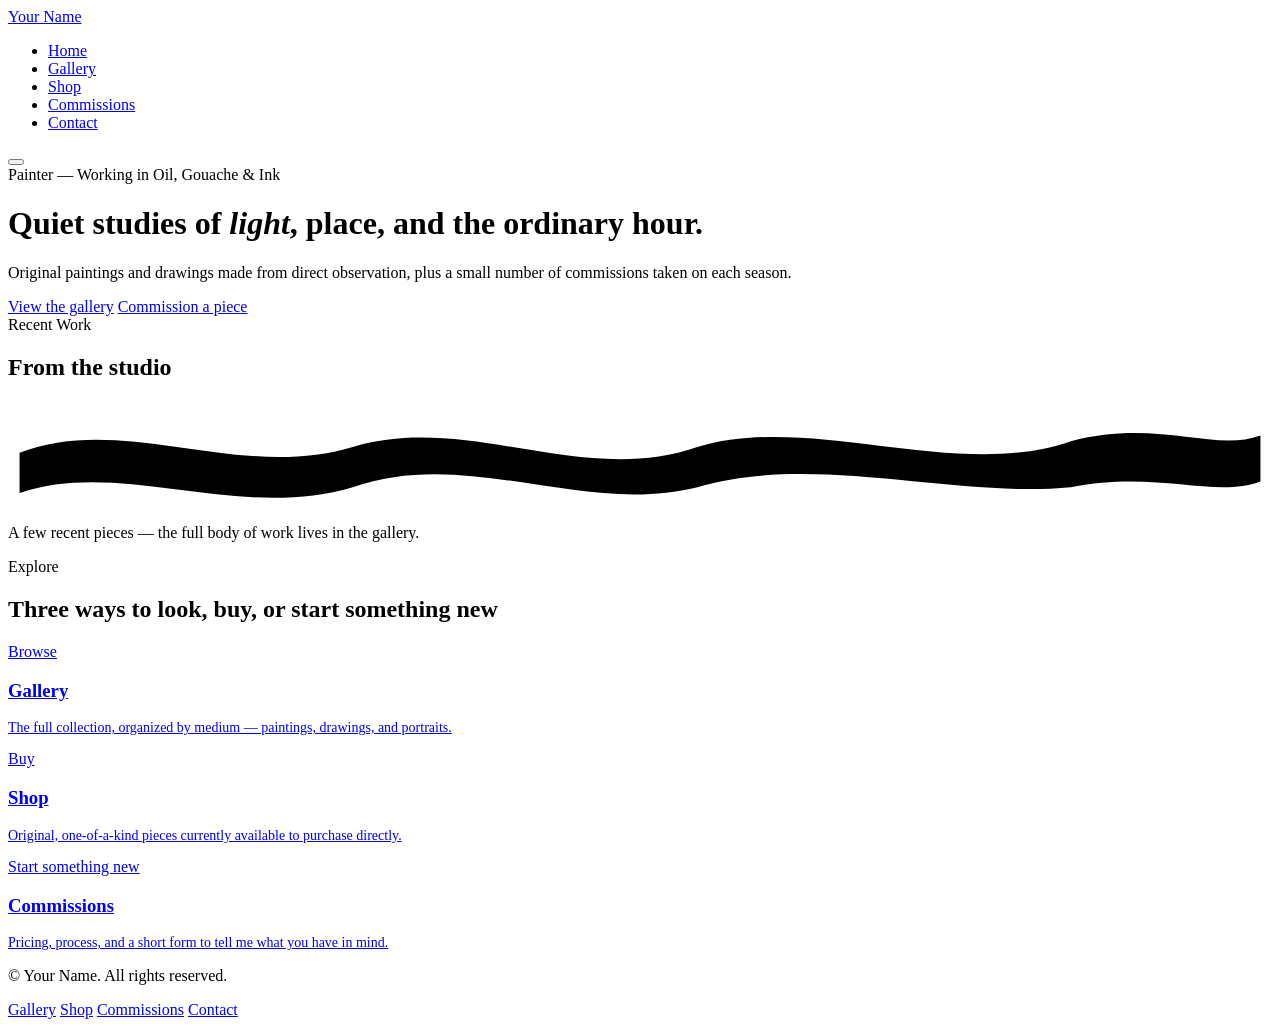
==== index.html @ c8fe321e "Add files via upload" ====
<!DOCTYPE html>
<html lang="en">
<head>
<meta charset="UTF-8">
<meta name="viewport" content="width=device-width, initial-scale=1.0">
<title>Your Name — Painter</title>
<meta name="description" content="Original paintings and drawings, available for purchase and commission.">
<link rel="preconnect" href="https://fonts.googleapis.com">
<link rel="preconnect" href="https://fonts.gstatic.com" crossorigin>
<link href="https://fonts.googleapis.com/css2?family=Fraunces:ital,wght@0,400;0,500;0,600;1,400;1,500&family=Work+Sans:wght@300;400;500;600&family=JetBrains+Mono:wght@400;500&display=swap" rel="stylesheet">
<link rel="stylesheet" href="css/style.css">
</head>
<body>

<nav class="site-nav">
  <div class="wrap">
    <a href="index.html" class="wordmark"><span data-artist-name>Your Name</span></a>
    <ul class="nav-links">
      <li><a href="index.html" aria-current="page">Home</a></li>
      <li><a href="gallery.html">Gallery</a></li>
      <li><a href="shop.html">Shop</a></li>
      <li><a href="commissions.html">Commissions</a></li>
      <li><a href="contact.html">Contact</a></li>
    </ul>
    <button class="nav-toggle" aria-label="Toggle menu" aria-expanded="false">
      <span></span><span></span><span></span>
    </button>
  </div>
</nav>

<header class="hero">
  <div class="wrap hero-inner">
    <span class="eyebrow">Painter — Working in Oil, Gouache &amp; Ink</span>
    <h1>Quiet studies of <em>light</em>, place, and the ordinary hour.</h1>
    <p>Original paintings and drawings made from direct observation, plus a small number of commissions taken on each season.</p>
    <div class="hero-actions">
      <a href="gallery.html" class="btn btn-primary">View the gallery</a>
      <a href="commissions.html" class="btn btn-ghost">Commission a piece</a>
    </div>
  </div>
</header>

<section class="section">
  <div class="wrap">
    <div class="section-head">
      <span class="eyebrow">Recent Work</span>
      <h2>From the studio</h2>
      <svg class="brush" viewBox="0 0 220 18" xmlns="http://www.w3.org/2000/svg" aria-hidden="true">
        <path d="M2 9C20 2 40 14 60 8C80 2 100 15 120 8C140 2 165 14 185 7C200 3 210 9 218 6L218 14C210 17 200 12 185 15C165 17 140 9 120 15C100 20 80 8 60 15C40 21 20 10 2 16Z"/>
      </svg>
      <p>A few recent pieces — the full body of work lives in the gallery.</p>
    </div>
    <div class="art-grid" data-preview-grid></div>
  </div>
</section>

<section class="section">
  <div class="wrap">
    <div class="section-head">
      <span class="eyebrow">Explore</span>
      <h2>Three ways to look, buy, or start something new</h2>
    </div>
    <div class="art-grid" style="grid-template-columns: repeat(3, 1fr);">
      <a href="gallery.html" class="tier-card" style="display:block;">
        <span class="tag">Browse</span>
        <h3>Gallery</h3>
        <p style="margin-top:12px; color:var(--ink-soft); font-size:14px;">The full collection, organized by medium — paintings, drawings, and portraits.</p>
      </a>
      <a href="shop.html" class="tier-card" style="display:block;">
        <span class="tag">Buy</span>
        <h3>Shop</h3>
        <p style="margin-top:12px; color:var(--ink-soft); font-size:14px;">Original, one-of-a-kind pieces currently available to purchase directly.</p>
      </a>
      <a href="commissions.html" class="tier-card featured" style="display:block;">
        <span class="tag">Start something new</span>
        <h3>Commissions</h3>
        <p style="margin-top:12px; color:var(--ink-soft); font-size:14px;">Pricing, process, and a short form to tell me what you have in mind.</p>
      </a>
    </div>
  </div>
</section>

<footer class="site-footer">
  <div class="wrap">
    <p>&copy; <span data-year></span> <span data-artist-name>Your Name</span>. All rights reserved.</p>
    <div class="footer-links">
      <a href="gallery.html">Gallery</a>
      <a href="shop.html">Shop</a>
      <a href="commissions.html">Commissions</a>
      <a href="contact.html">Contact</a>
    </div>
  </div>
</footer>

<script src="js/artworks.js"></script>
<script src="js/main.js"></script>
</body>
</html>
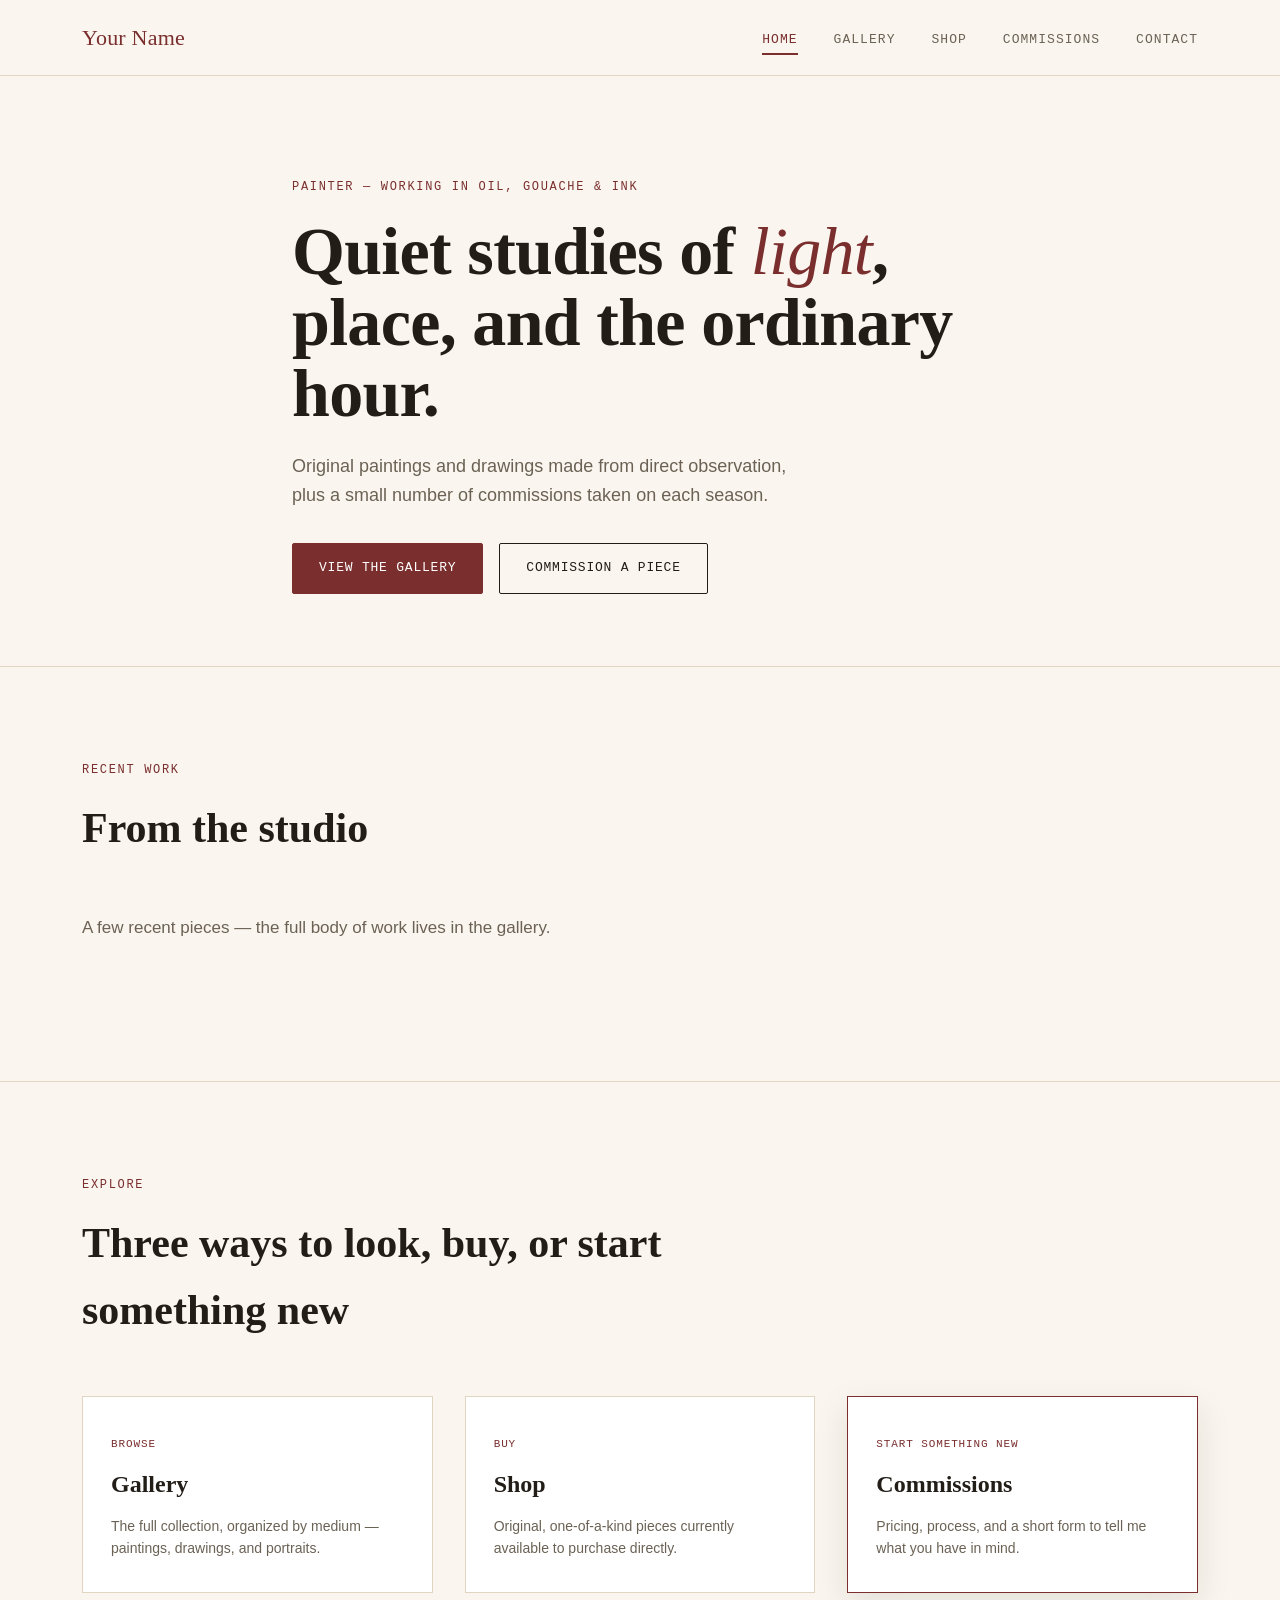
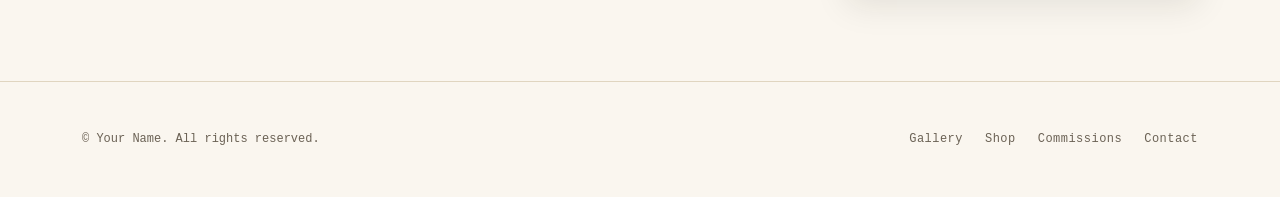
==== commit 985a11e6: "css fix" ====
--- a/index.html
+++ b/index.html
@@ -8,7 +8,7 @@
 <link rel="preconnect" href="https://fonts.googleapis.com">
 <link rel="preconnect" href="https://fonts.gstatic.com" crossorigin>
 <link href="https://fonts.googleapis.com/css2?family=Fraunces:ital,wght@0,400;0,500;0,600;1,400;1,500&family=Work+Sans:wght@300;400;500;600&family=JetBrains+Mono:wght@400;500&display=swap" rel="stylesheet">
-<link rel="stylesheet" href="css/style.css">
+<link rel="stylesheet" href="style.css">
 </head>
 <body>
 
--- a/style.css
+++ b/style.css
@@ -0,0 +1,678 @@
+/* ==========================================================================
+   Design tokens
+   ========================================================================== */
+:root {
+  --paper: #FAF6EF;
+  --paper-warm: #F1E8D8;
+  --ink: #221D17;
+  --ink-soft: #6B6255;
+  --oxblood: #7A2E2E;
+  --oxblood-dark: #591F1F;
+  --gold: #B5822A;
+  --line: #E0D5C0;
+  --white: #FFFFFF;
+  --shadow: 0 12px 32px rgba(34, 29, 23, 0.10);
+
+  --font-display: 'Fraunces', serif;
+  --font-body: 'Work Sans', sans-serif;
+  --font-mono: 'JetBrains Mono', monospace;
+
+  --nav-height: 76px;
+}
+
+/* ==========================================================================
+   Reset
+   ========================================================================== */
+* { margin: 0; padding: 0; box-sizing: border-box; }
+
+html { scroll-behavior: smooth; }
+
+body {
+  background: var(--paper);
+  color: var(--ink);
+  font-family: var(--font-body);
+  font-size: 16px;
+  line-height: 1.6;
+  -webkit-font-smoothing: antialiased;
+}
+
+img { max-width: 100%; display: block; }
+
+a { color: inherit; text-decoration: none; }
+
+ul { list-style: none; }
+
+button, input, textarea, select {
+  font-family: inherit;
+  font-size: inherit;
+  color: inherit;
+}
+
+:focus-visible {
+  outline: 2px solid var(--oxblood);
+  outline-offset: 3px;
+}
+
+@media (prefers-reduced-motion: reduce) {
+  *, *::before, *::after {
+    animation-duration: 0.001ms !important;
+    animation-iteration-count: 1 !important;
+    transition-duration: 0.001ms !important;
+    scroll-behavior: auto !important;
+  }
+}
+
+.wrap {
+  max-width: 1180px;
+  margin: 0 auto;
+  padding: 0 32px;
+}
+
+.eyebrow {
+  font-family: var(--font-mono);
+  font-size: 12px;
+  letter-spacing: 0.14em;
+  text-transform: uppercase;
+  color: var(--oxblood);
+}
+
+/* ==========================================================================
+   Brushstroke divider (signature element)
+   ========================================================================== */
+.brush {
+  display: block;
+  width: 220px;
+  height: 18px;
+  margin: 18px 0 0;
+  fill: var(--gold);
+  opacity: 0;
+  transform: scaleX(0.6);
+  transform-origin: left center;
+  transition: opacity 0.6s ease, transform 0.7s cubic-bezier(.2,.8,.2,1);
+}
+.brush.in-view {
+  opacity: 1;
+  transform: scaleX(1);
+}
+.brush--center {
+  margin-left: auto;
+  margin-right: auto;
+  transform-origin: center center;
+}
+
+/* ==========================================================================
+   Nav
+   ========================================================================== */
+.site-nav {
+  position: sticky;
+  top: 0;
+  z-index: 100;
+  height: var(--nav-height);
+  display: flex;
+  align-items: center;
+  background: rgba(250, 246, 239, 0.92);
+  backdrop-filter: blur(6px);
+  border-bottom: 1px solid var(--line);
+}
+
+.site-nav .wrap {
+  width: 100%;
+  display: flex;
+  align-items: center;
+  justify-content: space-between;
+}
+
+.wordmark {
+  font-family: var(--font-display);
+  font-style: italic;
+  font-weight: 500;
+  font-size: 22px;
+  letter-spacing: 0.01em;
+  color: var(--ink);
+}
+.wordmark span { color: var(--oxblood); font-style: normal; }
+
+.nav-links {
+  display: flex;
+  gap: 36px;
+  align-items: center;
+}
+
+.nav-links a {
+  font-family: var(--font-mono);
+  font-size: 13px;
+  letter-spacing: 0.08em;
+  text-transform: uppercase;
+  color: var(--ink-soft);
+  position: relative;
+  padding: 6px 0;
+  transition: color 0.2s ease;
+}
+.nav-links a:hover,
+.nav-links a[aria-current="page"] { color: var(--oxblood); }
+.nav-links a[aria-current="page"]::after {
+  content: "";
+  position: absolute;
+  left: 0; right: 0; bottom: -2px;
+  height: 2px;
+  background: var(--oxblood);
+}
+
+.nav-toggle {
+  display: none;
+  background: none;
+  border: none;
+  cursor: pointer;
+  width: 32px; height: 32px;
+  flex-direction: column;
+  justify-content: center;
+  gap: 5px;
+}
+.nav-toggle span {
+  display: block;
+  height: 2px;
+  background: var(--ink);
+}
+
+@media (max-width: 780px) {
+  .nav-toggle { display: flex; }
+  .nav-links {
+    position: absolute;
+    top: var(--nav-height);
+    left: 0; right: 0;
+    background: var(--paper);
+    flex-direction: column;
+    gap: 0;
+    border-bottom: 1px solid var(--line);
+    max-height: 0;
+    overflow: hidden;
+    transition: max-height 0.35s ease;
+  }
+  .nav-links.open { max-height: 320px; }
+  .nav-links a {
+    width: 100%;
+    padding: 16px 32px;
+    border-top: 1px solid var(--line);
+  }
+}
+
+/* ==========================================================================
+   Hero
+   ========================================================================== */
+.hero {
+  padding: 96px 0 72px;
+  border-bottom: 1px solid var(--line);
+}
+.hero-inner {
+  max-width: 760px;
+}
+.hero h1 {
+  font-family: var(--font-display);
+  font-weight: 600;
+  font-size: clamp(40px, 6vw, 68px);
+  line-height: 1.05;
+  letter-spacing: -0.01em;
+  margin-top: 18px;
+}
+.hero h1 em {
+  color: var(--oxblood);
+  font-style: italic;
+  font-weight: 500;
+}
+.hero p {
+  margin-top: 22px;
+  font-size: 18px;
+  color: var(--ink-soft);
+  max-width: 52ch;
+}
+.hero-actions {
+  margin-top: 34px;
+  display: flex;
+  gap: 16px;
+  flex-wrap: wrap;
+}
+
+/* ==========================================================================
+   Buttons
+   ========================================================================== */
+.btn {
+  display: inline-flex;
+  align-items: center;
+  gap: 8px;
+  font-family: var(--font-mono);
+  font-size: 13px;
+  letter-spacing: 0.06em;
+  text-transform: uppercase;
+  padding: 14px 26px;
+  border-radius: 2px;
+  border: 1px solid var(--ink);
+  transition: background 0.2s ease, color 0.2s ease, border-color 0.2s ease, transform 0.15s ease;
+  cursor: pointer;
+  background: transparent;
+}
+.btn:hover { transform: translateY(-1px); }
+.btn-primary {
+  background: var(--oxblood);
+  border-color: var(--oxblood);
+  color: var(--white);
+}
+.btn-primary:hover { background: var(--oxblood-dark); border-color: var(--oxblood-dark); }
+.btn-ghost { color: var(--ink); }
+.btn-ghost:hover { background: var(--ink); color: var(--paper); }
+.btn-gold {
+  background: var(--gold);
+  border-color: var(--gold);
+  color: var(--white);
+}
+.btn-gold:hover { background: #9c6f22; border-color: #9c6f22; }
+.btn:disabled { opacity: 0.5; cursor: not-allowed; transform: none; }
+
+/* ==========================================================================
+   Section scaffolding
+   ========================================================================== */
+.section {
+  padding: 88px 0;
+}
+.section + .section { border-top: 1px solid var(--line); }
+.section-head {
+  max-width: 620px;
+  margin-bottom: 52px;
+}
+.section-head h2 {
+  font-family: var(--font-display);
+  font-weight: 600;
+  font-size: clamp(30px, 4vw, 42px);
+  margin-top: 14px;
+}
+.section-head p {
+  margin-top: 16px;
+  color: var(--ink-soft);
+  font-size: 17px;
+}
+
+/* ==========================================================================
+   Page header (interior pages)
+   ========================================================================== */
+.page-header {
+  padding: 64px 0 48px;
+  border-bottom: 1px solid var(--line);
+}
+.page-header h1 {
+  font-family: var(--font-display);
+  font-weight: 600;
+  font-size: clamp(34px, 5vw, 52px);
+  margin-top: 14px;
+}
+.page-header p {
+  margin-top: 16px;
+  color: var(--ink-soft);
+  font-size: 17px;
+  max-width: 60ch;
+}
+
+/* ==========================================================================
+   Artwork grid + card (used in Home preview, Gallery, Shop)
+   ========================================================================== */
+.art-grid {
+  display: grid;
+  grid-template-columns: repeat(3, 1fr);
+  gap: 40px 32px;
+}
+@media (max-width: 900px) { .art-grid { grid-template-columns: repeat(2, 1fr); } }
+@media (max-width: 600px) { .art-grid { grid-template-columns: 1fr; } }
+
+.art-card {
+  cursor: pointer;
+  border: none;
+  background: none;
+  text-align: left;
+  width: 100%;
+  padding: 0;
+}
+.frame {
+  position: relative;
+  aspect-ratio: 4 / 5;
+  background: var(--white);
+  border: 1px solid var(--line);
+  padding: 14px;
+  box-shadow: var(--shadow);
+  transition: transform 0.3s ease, box-shadow 0.3s ease;
+  overflow: hidden;
+}
+.art-card:hover .frame {
+  transform: translateY(-4px);
+  box-shadow: 0 20px 40px rgba(34,29,23,0.16);
+}
+.frame .art-fill {
+  width: 100%;
+  height: 100%;
+  background-size: cover;
+  background-position: center;
+}
+.badge {
+  position: absolute;
+  top: 24px; right: 24px;
+  font-family: var(--font-mono);
+  font-size: 10px;
+  letter-spacing: 0.08em;
+  text-transform: uppercase;
+  padding: 5px 10px;
+  background: var(--paper);
+  border: 1px solid var(--ink);
+}
+.badge.sold { background: var(--ink); color: var(--paper); border-color: var(--ink); }
+.badge.available { border-color: var(--oxblood); color: var(--oxblood); }
+
+.placard {
+  margin-top: 16px;
+  padding-top: 12px;
+  border-top: 2px solid var(--oxblood);
+}
+.placard h3 {
+  font-family: var(--font-display);
+  font-size: 19px;
+  font-weight: 600;
+}
+.placard .meta {
+  margin-top: 4px;
+  font-family: var(--font-mono);
+  font-size: 12px;
+  color: var(--ink-soft);
+  letter-spacing: 0.02em;
+}
+.placard .price {
+  margin-top: 8px;
+  font-family: var(--font-mono);
+  font-size: 14px;
+  color: var(--oxblood);
+}
+
+.filter-bar {
+  display: flex;
+  gap: 10px;
+  flex-wrap: wrap;
+  margin-bottom: 44px;
+}
+.filter-bar button {
+  font-family: var(--font-mono);
+  font-size: 12px;
+  letter-spacing: 0.06em;
+  text-transform: uppercase;
+  padding: 9px 16px;
+  border: 1px solid var(--line);
+  background: var(--white);
+  cursor: pointer;
+  transition: all 0.2s ease;
+}
+.filter-bar button:hover { border-color: var(--oxblood); color: var(--oxblood); }
+.filter-bar button.active {
+  background: var(--ink);
+  border-color: var(--ink);
+  color: var(--paper);
+}
+
+/* ==========================================================================
+   Lightbox
+   ========================================================================== */
+.lightbox {
+  position: fixed;
+  inset: 0;
+  background: rgba(34, 29, 23, 0.92);
+  display: none;
+  align-items: center;
+  justify-content: center;
+  z-index: 1000;
+  padding: 40px 20px;
+}
+.lightbox.open { display: flex; }
+.lightbox-inner {
+  max-width: 880px;
+  width: 100%;
+  background: var(--paper);
+  padding: 28px;
+  position: relative;
+  max-height: 90vh;
+  overflow-y: auto;
+}
+.lightbox-art {
+  width: 100%;
+  aspect-ratio: 4/3;
+  background-size: cover;
+  background-position: center;
+  border: 1px solid var(--line);
+}
+.lightbox-inner h3 {
+  font-family: var(--font-display);
+  font-size: 26px;
+  margin-top: 22px;
+}
+.lightbox-inner .meta {
+  font-family: var(--font-mono);
+  font-size: 13px;
+  color: var(--ink-soft);
+  margin-top: 6px;
+}
+.lightbox-inner .desc {
+  margin-top: 14px;
+  color: var(--ink-soft);
+  max-width: 60ch;
+}
+.lightbox-inner .lb-actions {
+  margin-top: 22px;
+  display: flex;
+  gap: 14px;
+  flex-wrap: wrap;
+}
+.lightbox-close {
+  position: absolute;
+  top: 18px; right: 18px;
+  width: 36px; height: 36px;
+  border: 1px solid var(--ink);
+  background: var(--paper);
+  cursor: pointer;
+  font-family: var(--font-mono);
+  font-size: 16px;
+}
+.lightbox-close:hover { background: var(--ink); color: var(--paper); }
+
+/* ==========================================================================
+   Commissions
+   ========================================================================== */
+.tier-grid {
+  display: grid;
+  grid-template-columns: repeat(3, 1fr);
+  gap: 28px;
+}
+@media (max-width: 900px) { .tier-grid { grid-template-columns: 1fr; } }
+
+.tier-card {
+  background: var(--white);
+  border: 1px solid var(--line);
+  padding: 32px 28px;
+  position: relative;
+}
+.tier-card.featured { border-color: var(--oxblood); box-shadow: var(--shadow); }
+.tier-card .tag {
+  font-family: var(--font-mono);
+  font-size: 11px;
+  letter-spacing: 0.08em;
+  text-transform: uppercase;
+  color: var(--oxblood);
+}
+.tier-card h3 {
+  font-family: var(--font-display);
+  font-size: 24px;
+  margin-top: 10px;
+}
+.tier-card .cost {
+  font-family: var(--font-mono);
+  font-size: 22px;
+  margin-top: 12px;
+  color: var(--ink);
+}
+.tier-card .cost span { font-size: 13px; color: var(--ink-soft); }
+.tier-card ul { margin-top: 18px; display: flex; flex-direction: column; gap: 10px; }
+.tier-card li {
+  font-size: 14px;
+  color: var(--ink-soft);
+  padding-left: 18px;
+  position: relative;
+}
+.tier-card li::before {
+  content: "—";
+  position: absolute;
+  left: 0;
+  color: var(--gold);
+}
+
+.process-list {
+  display: grid;
+  grid-template-columns: repeat(4, 1fr);
+  gap: 24px;
+  margin-top: 8px;
+}
+@media (max-width: 900px) { .process-list { grid-template-columns: repeat(2, 1fr); } }
+@media (max-width: 560px) { .process-list { grid-template-columns: 1fr; } }
+.process-step .num {
+  font-family: var(--font-mono);
+  font-size: 13px;
+  color: var(--gold);
+}
+.process-step h4 {
+  font-family: var(--font-display);
+  font-size: 19px;
+  margin-top: 8px;
+}
+.process-step p {
+  margin-top: 8px;
+  font-size: 14px;
+  color: var(--ink-soft);
+}
+
+/* ==========================================================================
+   Forms
+   ========================================================================== */
+.form-card {
+  background: var(--white);
+  border: 1px solid var(--line);
+  padding: 40px;
+  max-width: 640px;
+}
+.field { margin-bottom: 22px; }
+.field label {
+  display: block;
+  font-family: var(--font-mono);
+  font-size: 12px;
+  letter-spacing: 0.06em;
+  text-transform: uppercase;
+  color: var(--ink-soft);
+  margin-bottom: 8px;
+}
+.field input,
+.field select,
+.field textarea {
+  width: 100%;
+  padding: 13px 14px;
+  border: 1px solid var(--line);
+  background: var(--paper);
+  transition: border-color 0.2s ease;
+}
+.field input:focus,
+.field select:focus,
+.field textarea:focus {
+  border-color: var(--oxblood);
+  outline: none;
+}
+.field textarea { resize: vertical; min-height: 120px; }
+.field-row { display: grid; grid-template-columns: 1fr 1fr; gap: 20px; }
+@media (max-width: 560px) { .field-row { grid-template-columns: 1fr; } }
+
+.form-note {
+  font-size: 13px;
+  color: var(--ink-soft);
+  margin-top: 18px;
+}
+.form-status {
+  margin-top: 18px;
+  font-family: var(--font-mono);
+  font-size: 13px;
+  display: none;
+}
+.form-status.show { display: block; }
+.form-status.ok { color: #3E6B4F; }
+.form-status.err { color: var(--oxblood); }
+
+/* ==========================================================================
+   Contact
+   ========================================================================== */
+.contact-grid {
+  display: grid;
+  grid-template-columns: 1fr 1fr;
+  gap: 64px;
+}
+@media (max-width: 780px) { .contact-grid { grid-template-columns: 1fr; gap: 48px; } }
+.contact-list { margin-top: 28px; display: flex; flex-direction: column; gap: 22px; }
+.contact-list a, .contact-list div {
+  display: flex;
+  flex-direction: column;
+  gap: 4px;
+  padding-bottom: 18px;
+  border-bottom: 1px solid var(--line);
+}
+.contact-list .label {
+  font-family: var(--font-mono);
+  font-size: 11px;
+  letter-spacing: 0.08em;
+  text-transform: uppercase;
+  color: var(--oxblood);
+}
+.contact-list .value {
+  font-family: var(--font-display);
+  font-size: 20px;
+}
+.contact-list a:hover .value { color: var(--oxblood); }
+
+/* ==========================================================================
+   Footer
+   ========================================================================== */
+.site-footer {
+  border-top: 1px solid var(--line);
+  padding: 48px 0;
+}
+.site-footer .wrap {
+  display: flex;
+  justify-content: space-between;
+  align-items: center;
+  flex-wrap: wrap;
+  gap: 16px;
+}
+.site-footer p {
+  font-family: var(--font-mono);
+  font-size: 12px;
+  color: var(--ink-soft);
+}
+.footer-links { display: flex; gap: 22px; }
+.footer-links a {
+  font-family: var(--font-mono);
+  font-size: 12px;
+  color: var(--ink-soft);
+  letter-spacing: 0.04em;
+}
+.footer-links a:hover { color: var(--oxblood); }
+
+/* Empty state */
+.empty-state {
+  padding: 60px 0;
+  text-align: center;
+  color: var(--ink-soft);
+  font-family: var(--font-mono);
+  font-size: 13px;
+}
+
+/* Fade-up reveal */
+.reveal {
+  opacity: 0;
+  transform: translateY(16px);
+  transition: opacity 0.6s ease, transform 0.6s ease;
+}
+.reveal.in-view { opacity: 1; transform: translateY(0); }
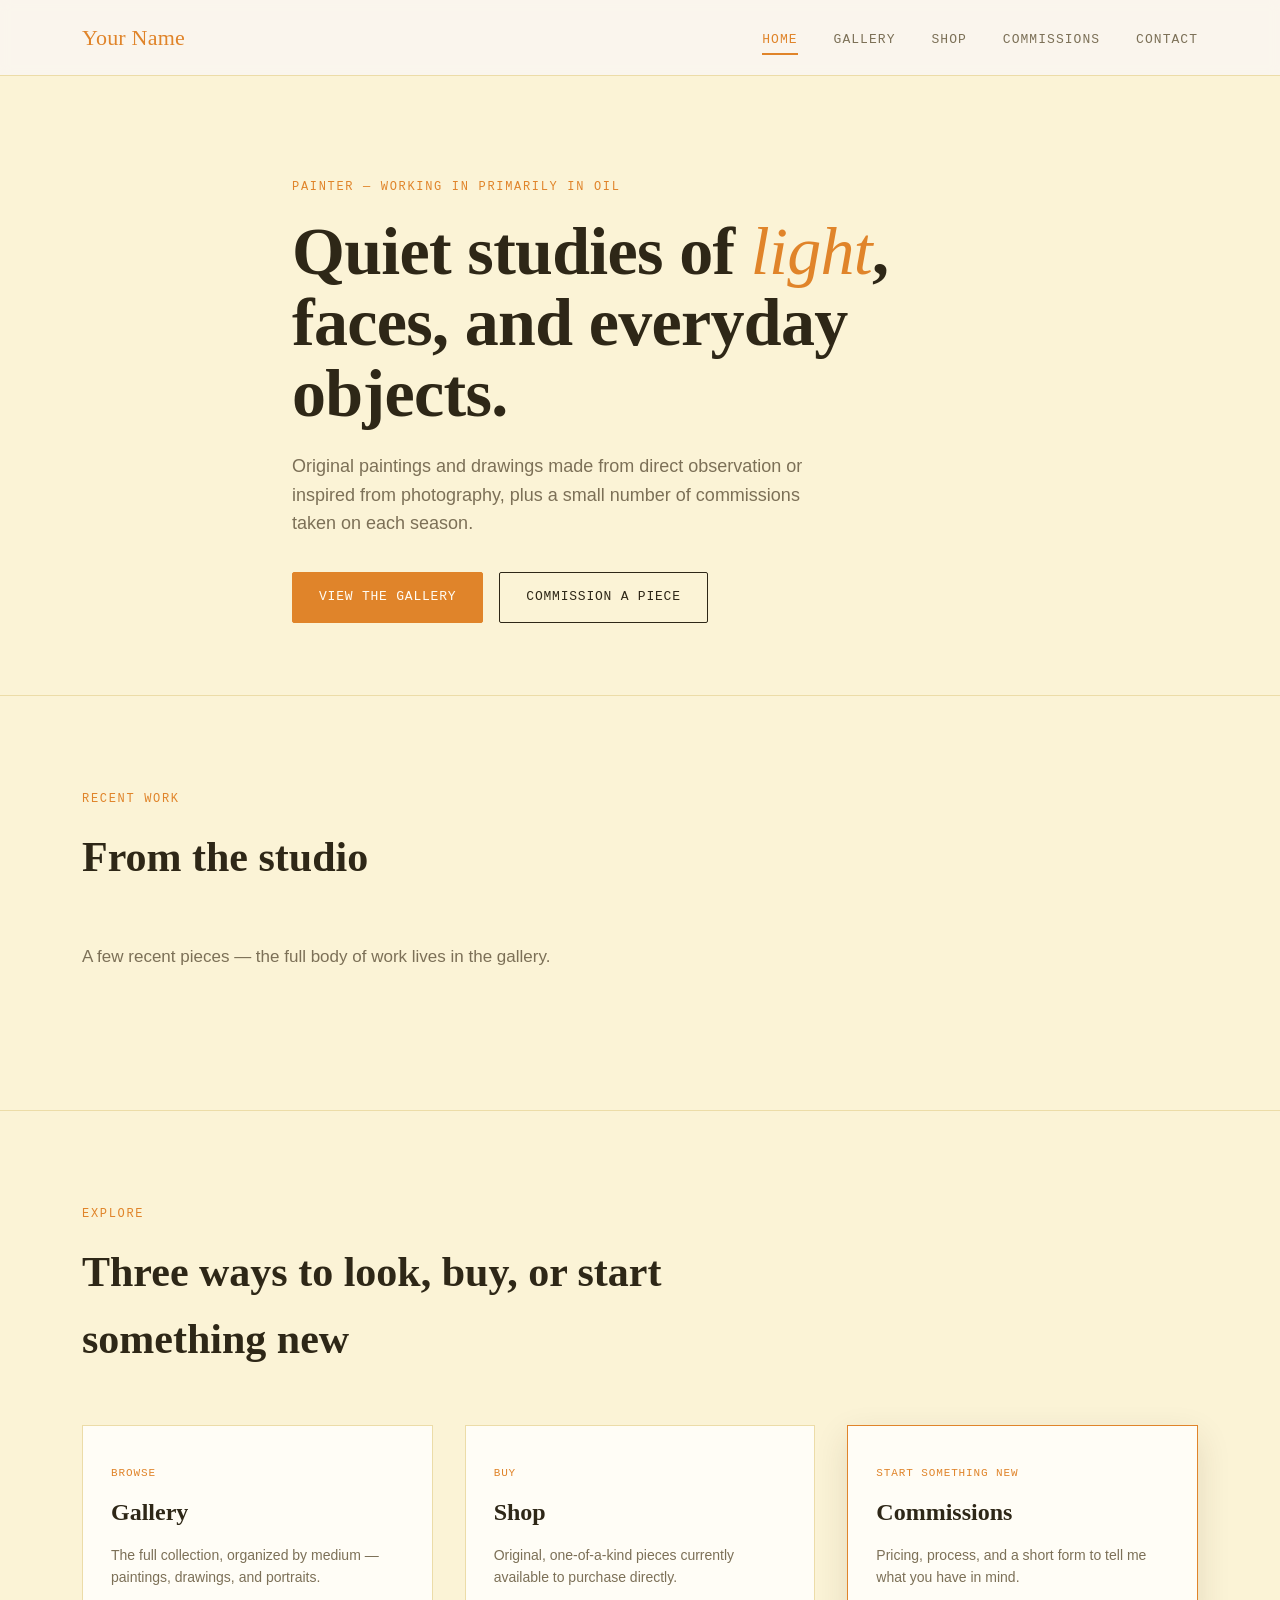
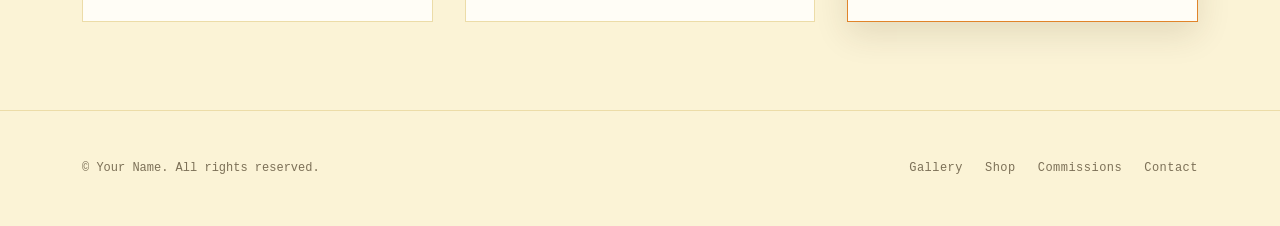
==== commit ff47c1b0: "names" ====
--- a/index.html
+++ b/index.html
@@ -3,7 +3,7 @@
 <head>
 <meta charset="UTF-8">
 <meta name="viewport" content="width=device-width, initial-scale=1.0">
-<title>Your Name — Painter</title>
+<title>Meghana Reddy — Painter</title>
 <meta name="description" content="Original paintings and drawings, available for purchase and commission.">
 <link rel="preconnect" href="https://fonts.googleapis.com">
 <link rel="preconnect" href="https://fonts.gstatic.com" crossorigin>
@@ -30,9 +30,9 @@
 
 <header class="hero">
   <div class="wrap hero-inner">
-    <span class="eyebrow">Painter — Working in Oil, Gouache &amp; Ink</span>
-    <h1>Quiet studies of <em>light</em>, place, and the ordinary hour.</h1>
-    <p>Original paintings and drawings made from direct observation, plus a small number of commissions taken on each season.</p>
+    <span class="eyebrow">Painter — Working in Primarily in Oil </span>
+    <h1>Quiet studies of <em>light</em>, faces, and everyday objects.</h1>
+    <p>Original paintings and drawings made from direct observation or inspired from photography, plus a small number of commissions taken on each season.</p>
     <div class="hero-actions">
       <a href="gallery.html" class="btn btn-primary">View the gallery</a>
       <a href="commissions.html" class="btn btn-ghost">Commission a piece</a>
--- a/style.css
+++ b/style.css
@@ -2,16 +2,16 @@
    Design tokens
    ========================================================================== */
 :root {
-  --paper: #FAF6EF;
-  --paper-warm: #F1E8D8;
-  --ink: #221D17;
-  --ink-soft: #6B6255;
-  --oxblood: #7A2E2E;
-  --oxblood-dark: #591F1F;
-  --gold: #B5822A;
-  --line: #E0D5C0;
-  --white: #FFFFFF;
-  --shadow: 0 12px 32px rgba(34, 29, 23, 0.10);
+  --paper: #FBF3D6;
+  --paper-warm: #F6E8B7;
+  --ink: #2E2717;
+  --ink-soft: #7C7057;
+  --oxblood: #E0842A;
+  --oxblood-dark: #C06A1A;
+  --gold: #D9A53B;
+  --line: #ECDCA8;
+  --white: #FFFDF6;
+  --shadow: 0 12px 32px rgba(58, 45, 10, 0.12);
 
   --font-display: 'Fraunces', serif;
   --font-body: 'Work Sans', sans-serif;
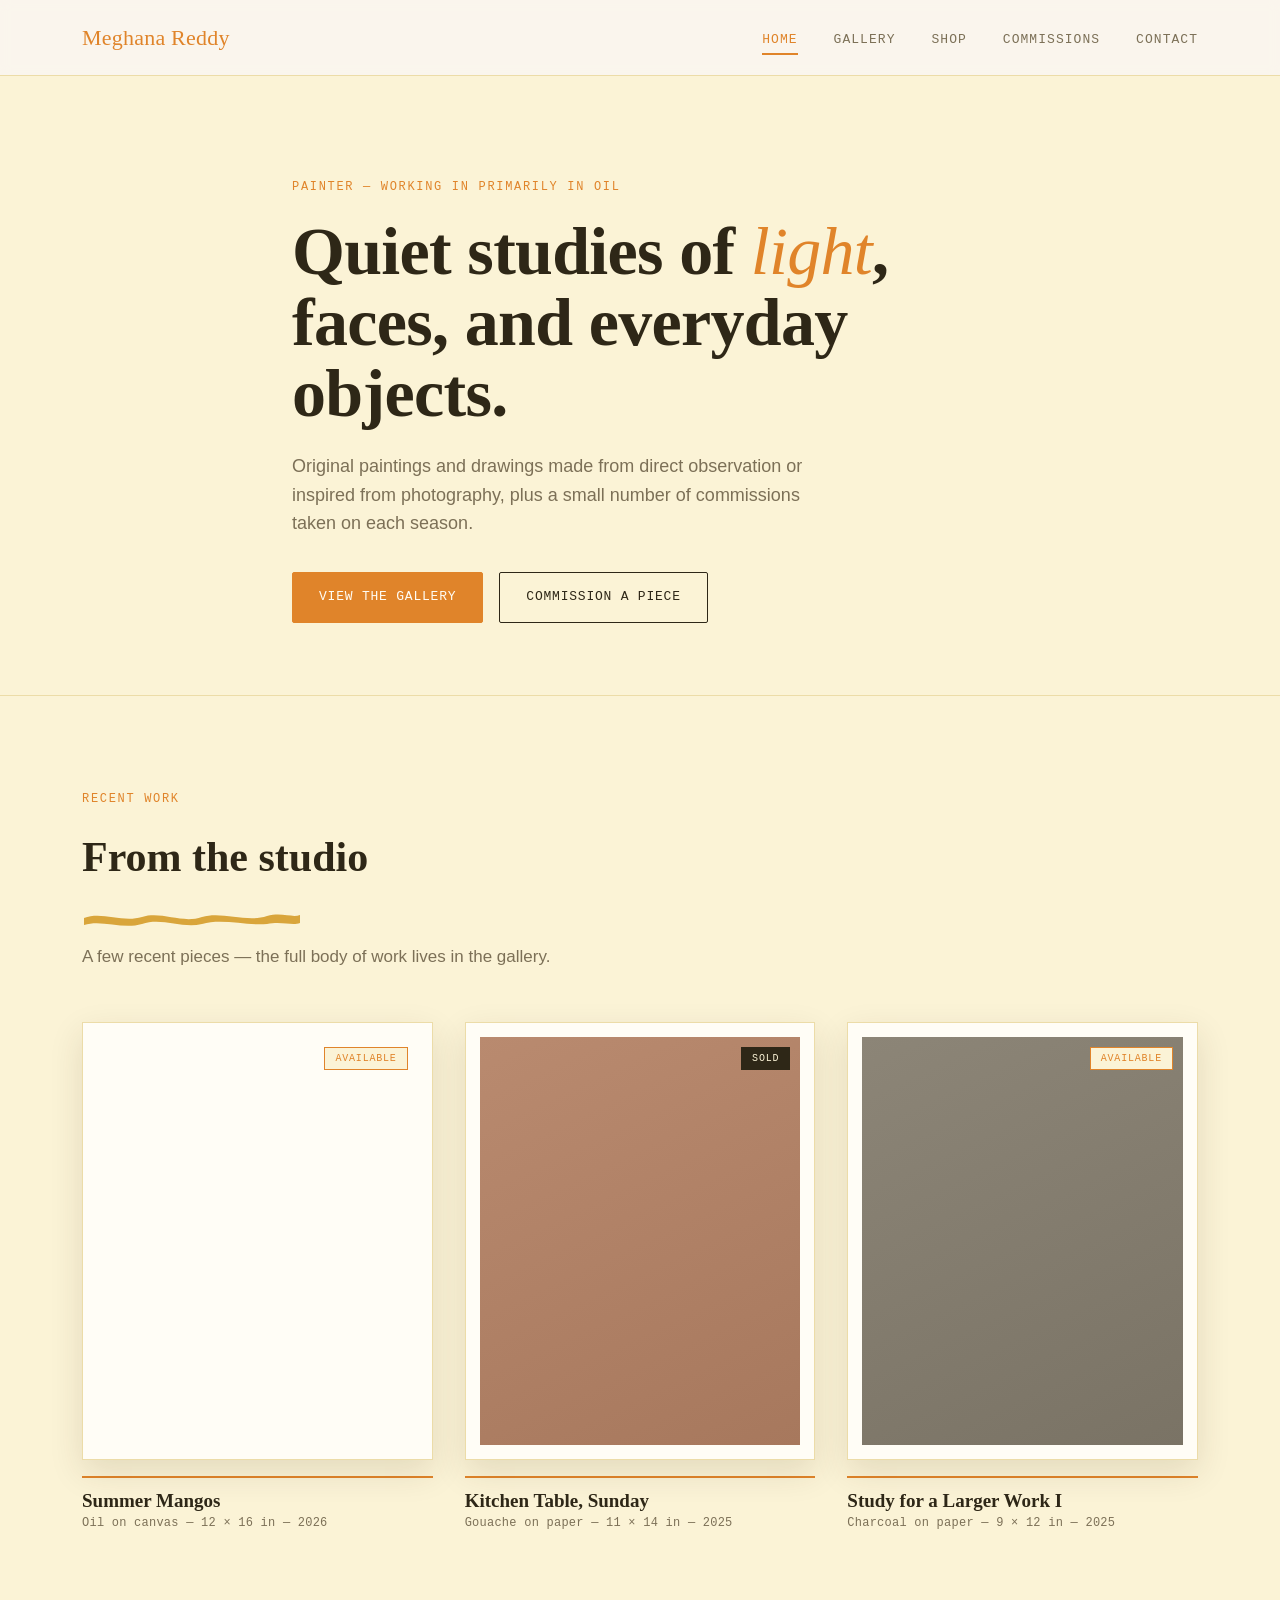
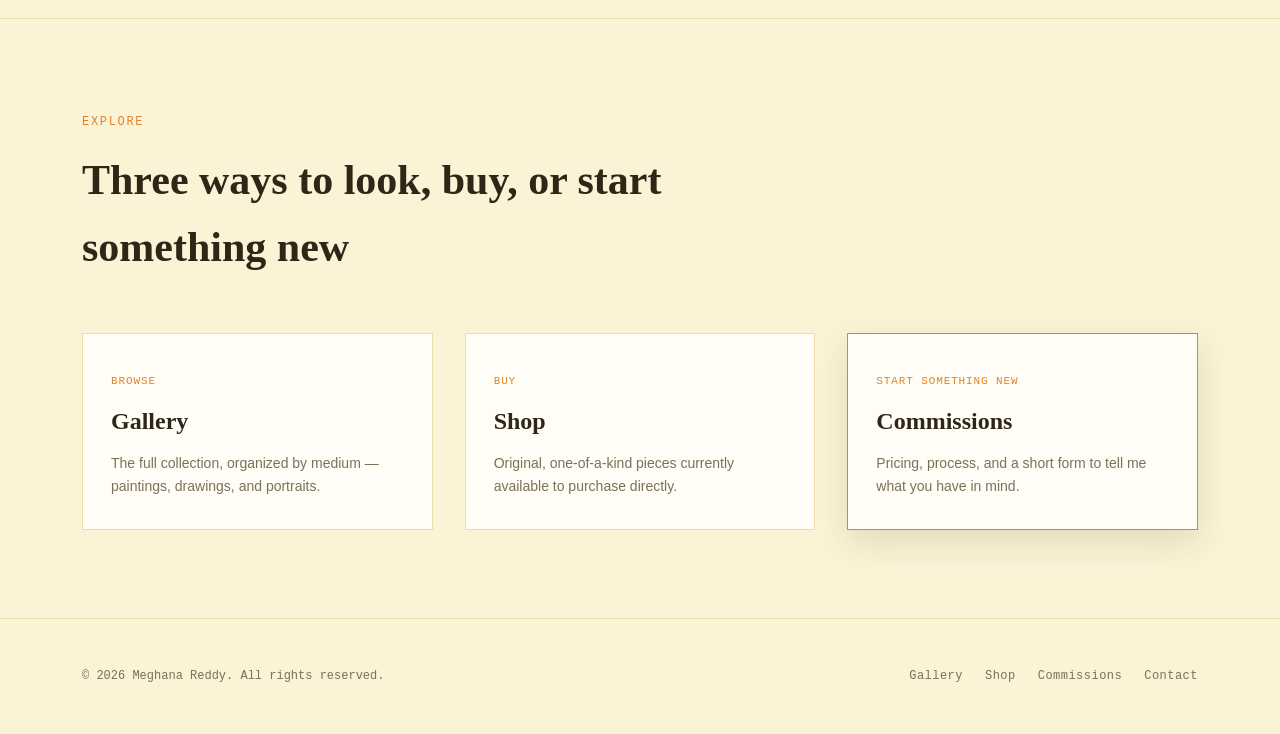
==== commit 16e21db7: "name" ====
--- a/index.html
+++ b/index.html
@@ -14,7 +14,7 @@
 
 <nav class="site-nav">
   <div class="wrap">
-    <a href="index.html" class="wordmark"><span data-artist-name>Your Name</span></a>
+    <a href="index.html" class="wordmark"><span data-artist-name>@thisis_meghanacreates</span></a>
     <ul class="nav-links">
       <li><a href="index.html" aria-current="page">Home</a></li>
       <li><a href="gallery.html">Gallery</a></li>
@@ -93,6 +93,6 @@
 </footer>
 
 <script src="js/artworks.js"></script>
-<script src="js/main.js"></script>
+<script src="js/main.js?v=1"></script>
 </body>
 </html>
